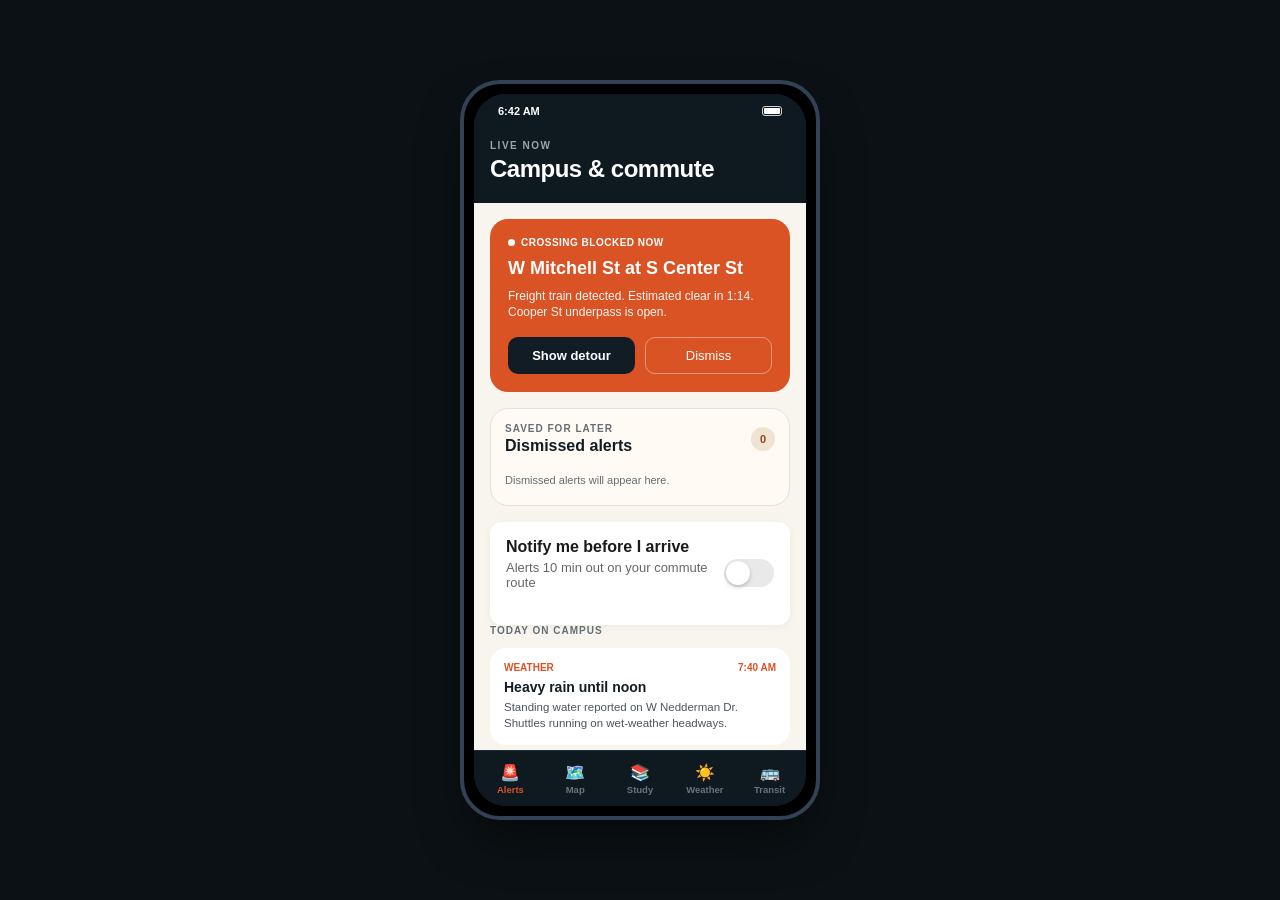
==== demo/index.html @ 304f0c7e "demo uploaded for deploy" ====
<!DOCTYPE html>
<html lang="es">
<head>
    <meta charset="UTF-8">
    <meta name="viewport" content="width=device-width, initial-scale=1.0">
    <title>Campus App - Producción</title>
    <!-- Vinculación del archivo CSS externo -->
    <link rel="stylesheet" href="style.css">
</head>
<body>

    <div class="phone-container">
        <div class="phone-screen">
            
            <!-- Barra de estado superior -->
            <div class="status-bar">
                <span>6:42 AM</span>
                <div class="battery-icon"><div class="battery-level"></div></div>
            </div>

            <!-- Contenedor dinámico de vistas -->
            <div class="main-content">
                
                <!-- VISTA 1: ALERTS -->
                <div id="view-alerts" class="app-view active">
                    <div class="view-header">
                        <div class="view-tagline">Live Now</div>
                        <div class="view-title">Campus & commute</div>
                    </div>
                    <div class="view-body">
                        <div class="orange-card" id="live-alert-card" data-alert-id="mitchell-center-crossing">
                            <div class="card-badge"><span class="pulse-dot"></span> Crossing Blocked Now</div>
                            <h3>W Mitchell St at S Center St</h3>
                            <p>Freight train detected. Estimated clear in 1:14. Cooper St underpass is open.</p>
                            <div class="card-actions">
                                <button class="btn-dark" id="btn-detour">Show detour</button>
                                <button class="btn-outline btn-dismiss-alert" type="button">Dismiss</button>
                            </div>
                        </div>

                        <section class="dismissed-alerts" aria-labelledby="dismissed-alerts-title">
                            <div class="dismissed-alerts-header">
                                <div>
                                    <div class="section-divider">Saved for later</div>
                                    <h3 id="dismissed-alerts-title">Dismissed alerts</h3>
                                </div>
                                <span class="saved-count" id="saved-alert-count">0</span>
                            </div>
                            <div id="dismissed-alert-list" class="dismissed-alert-list">
                                <p class="empty-alerts">Dismissed alerts will appear here.</p>
                            </div>
                        </section>

                        <div class="toggle-row">
                        <div class="toggle-copy">
                            <div class="toggle-title">Notify me before I arrive</div>
                            <div class="toggle-subtitle" id="notifySubtitle">Alerts 10 min out on your commute route</div>
                            <div class="toggle-status" id="notifyStatus" aria-live="polite">Notifications are off</div>
                        </div>
                        <button class="toggle-switch" id="notifySwitch" type="button" role="switch" aria-checked="false" aria-label="Notify me before I arrive">
                            <div class="toggle-handle"></div>
                        </button>
                        </div>

                        <div class="section-divider">Today on Campus</div>

                        <div class="weather-card">
                            <div class="weather-meta"><span>Weather</span><span>7:40 AM</span></div>
                            <h4>Heavy rain until noon</h4>
                            <p>Standing water reported on W Nedderman Dr. Shuttles running on wet-weather headways.</p>
                        </div>

                        <div class="weather-card">
                            <div class="weather-meta"><span>Campus update</span><span>8:05 AM</span></div>
                            <h4>Engineering building entrance changed</h4>
                            <p>Use the north entrance while the main walkway is being cleaned. The building remains open.</p>
                        </div>
                    </div>
                </div>

                <!-- VISTA 2: MAP -->
                <div id="view-map" class="app-view">
                    <div class="view-header">
                        <div class="view-tagline">Live Conditions</div>
                        <div class="view-title">Campus map</div>
                    </div>
                    <div class="filter-bar" aria-label="Map layers">
                        <button class="filter-chip" type="button" data-layer="trains" aria-pressed="false">Trains</button>
                        <button class="filter-chip" type="button" data-layer="parking" aria-pressed="false">Parking</button>
                        <button class="filter-chip" type="button" data-layer="shuttles" aria-pressed="false">Shuttles</button>
                        <button class="filter-chip active" type="button" data-layer="closures" aria-pressed="true">Closures</button>
                    </div>
                    <div class="map-canvas">
                        <div class="map-stage" id="map-stage">
                            <div class="map-road-h"></div>
                            <div class="map-road-v"></div>
                            <div class="map-building-1"></div>
                            <div class="map-building-2"></div>
                            <div class="map-building-3"></div>
                            <div class="map-building-4"></div>
                            <button class="marker orange" type="button" data-layer="closures" data-title="W Mitchell St crossing" data-detail="Freight train crossing detected. Expected to clear in 1:14." style="top: 30%; left: 16%;" aria-label="W Mitchell Street crossing closure"></button>
                            <button class="marker orange" type="button" data-layer="closures" data-title="Cooper St underpass" data-detail="Open route. Use this underpass while the main crossing is blocked." style="top: 40%; left: 33%;" aria-label="Cooper Street underpass"></button>
                            <button class="marker orange" type="button" data-layer="closures" data-title="Library Walkway" data-detail="Temporarily closed for cleaning. Use the east entrance until 9:30 AM." style="top: 20%; left: 68%;" aria-label="Library Walkway closure"></button>
                            <button class="marker dark" type="button" data-layer="parking" data-title="Maverick Garage" data-detail="6 spaces open. Central campus is a 3 minute walk away." style="top: 34%; left: 52%;" aria-label="Maverick Garage parking"></button>
                            <button class="marker dark" type="button" data-layer="parking" data-title="Lot 49" data-detail="178 spaces open. Best current option, with an 11 minute walk to campus core." style="top: 70%; left: 76%;" aria-label="Lot 49 parking"></button>
                            <button class="marker dark" type="button" data-layer="shuttles" data-title="Campus Loop stop" data-detail="Route B arriving in 14 minutes. Wet-weather headways are active." style="top: 55%; left: 74%;" aria-label="Campus Loop shuttle stop"></button>
                            <button class="marker dark" type="button" data-layer="shuttles" data-title="Central Library stop" data-detail="Route A arriving in 6 minutes. Boarding zone is beside the north entrance." style="top: 78%; left: 38%;" aria-label="Central Library shuttle stop"></button>
                            <button class="marker train" type="button" data-layer="trains" data-title="UTA rail crossing" data-detail="Next freight movement expected at 8:20 AM. Allow extra travel time." style="top: 65%; left: 22%;" aria-label="UTA rail crossing"></button>
                            <button class="marker train" type="button" data-layer="trains" data-title="West rail signal" data-detail="Rail traffic moving slowly. Crossing status is expected to normalize in 18 minutes." style="top: 12%; left: 43%;" aria-label="West rail signal"></button>
                        </div>
                        <div class="map-zoom-controls" aria-label="Map zoom controls">
                            <button type="button" id="map-zoom-in" aria-label="Zoom in">+</button>
                            <button type="button" id="map-zoom-out" aria-label="Zoom out">−</button>
                            <button type="button" id="map-zoom-reset" aria-label="Reset map view">Reset</button>
                        </div>
                    </div>
                    <div class="map-footer-text" id="map-footer-text">
                        Tap a marker for live detail. 2 markers shown with your current layers.
                    </div>
                    <div class="map-detail-card" id="map-detail-card" aria-live="polite">
                        <div class="map-detail-label">Selected location</div>
                        <h3>Select a marker</h3>
                        <p>Choose a colored dot to see live campus information.</p>
                    </div>
                    <div class="map-legend">
                        <div><span class="legend-dot orange"></span> Active closure</div>
                        <div><span class="legend-dot dark"></span> Parking or shuttle</div>
                    </div>
                </div>

                <!-- VISTA 3: STUDY SPOTS -->
                <div id="view-study" class="app-view">
                    <div class="view-header">
                        <div class="view-tagline">Open Seats</div>
                        <div class="view-title">Study spots</div>
                    </div>
                    <div class="filter-bar study-filter-bar" aria-label="Study spot filters">
                        <button class="filter-chip active" type="button" data-study-filter="all" aria-pressed="true">All</button>
                        <button class="filter-chip" type="button" data-study-filter="quiet" aria-pressed="false">Quiet</button>
                        <button class="filter-chip" type="button" data-study-filter="group" aria-pressed="false">Group</button>
                        <button class="filter-chip" type="button" data-study-filter="open" aria-pressed="false">Open now</button>
                    </div>
                    <div class="view-body study-list" id="study-list">
                        <div class="study-card" data-study-id="central-library" data-study-types="quiet" data-study-open="true">
                            <div class="card-header-row">
                                <div class="card-title-main">Central Library, 6th floor</div>
                                <div class="card-time-badge">Open until 2 AM</div>
                            </div>
                            <div class="card-subtitle-specs">Quiet · Silent zone, 40 desks, outlets at every seat</div>
                            <div class="progress-container">
                                <div class="progress-bar-bg"><div class="progress-bar-fill green" data-capacity="34" style="width: 34%;"></div></div>
                                <div class="progress-label green">34% full</div>
                            </div>
                            <button class="btn-action-wide btn-hold-seat" type="button" aria-pressed="false">Hold a seat</button>
                        </div>
                        <div class="study-card" data-study-id="seir-rooms" data-study-types="group" data-study-open="true">
                            <div class="card-header-row">
                                <div class="card-title-main">SEIR collaboration rooms</div>
                                <div class="card-time-badge">Open until 10 PM</div>
                            </div>
                            <div class="card-subtitle-specs">Group · Bookable 90 min, whiteboard, seats 6</div>
                            <div class="progress-container">
                                <div class="progress-bar-bg"><div class="progress-bar-fill brown" data-capacity="78" style="width: 78%;"></div></div>
                                <div class="progress-label brown">78% full</div>
                            </div>
                            <button class="btn-action-wide btn-hold-seat" type="button" aria-pressed="false">Hold a seat</button>
                        </div>
                        <div class="study-card" data-study-id="science-engineering-library" data-study-types="quiet" data-study-open="true">
                            <div class="card-header-row">
                                <div class="card-title-main">Science and Engineering Library</div>
                                <div class="card-time-badge">Open until midnight</div>
                            </div>
                            <div class="card-subtitle-specs">Quiet · 24 desks, charging stations, window seats</div>
                            <div class="progress-container">
                                <div class="progress-bar-bg"><div class="progress-bar-fill green" data-capacity="51" style="width: 51%;"></div></div>
                                <div class="progress-label green">51% full</div>
                            </div>
                            <button class="btn-action-wide btn-hold-seat" type="button" aria-pressed="false">Hold a seat</button>
                        </div>
                        <div class="study-card" data-study-id="nedderman-hall" data-study-types="group" data-study-open="true">
                            <div class="card-header-row">
                                <div class="card-title-main">Nedderman Hall</div>
                                <div class="card-time-badge">Open until 11 PM</div>
                            </div>
                            <div class="card-subtitle-specs">Group · 32 tables, whiteboards, outlets near every wall</div>
                            <div class="progress-container">
                                <div class="progress-bar-bg"><div class="progress-bar-fill green" data-capacity="43" style="width: 43%;"></div></div>
                                <div class="progress-label green">43% full</div>
                            </div>
                            <button class="btn-action-wide btn-hold-seat" type="button" aria-pressed="false">Hold a seat</button>
                        </div>
                        <div class="study-card" data-study-id="life-science" data-study-types="quiet" data-study-open="true">
                            <div class="card-header-row">
                                <div class="card-title-main">Life Science</div>
                                <div class="card-time-badge">Open until 9 PM</div>
                            </div>
                            <div class="card-subtitle-specs">Quiet · 18 desks, natural light, charging lockers</div>
                            <div class="progress-container">
                                <div class="progress-bar-bg"><div class="progress-bar-fill green" data-capacity="62" style="width: 62%;"></div></div>
                                <div class="progress-label green">62% full</div>
                            </div>
                            <button class="btn-action-wide btn-hold-seat" type="button" aria-pressed="false">Hold a seat</button>
                        </div>
                        <div class="study-card" data-study-id="nedderman-basement-library" data-study-types="quiet" data-study-open="true">
                            <div class="card-header-row">
                                <div class="card-title-main">Basement Library of Nedderman Hall</div>
                                <div class="card-time-badge">Open 24 hours</div>
                            </div>
                            <div class="card-subtitle-specs">Quiet · 56 desks, low-noise zone, outlets at every seat</div>
                            <div class="progress-container">
                                <div class="progress-bar-bg"><div class="progress-bar-fill brown" data-capacity="29" style="width: 29%;"></div></div>
                                <div class="progress-label brown">29% full</div>
                            </div>
                            <button class="btn-action-wide btn-hold-seat" type="button" aria-pressed="false">Hold a seat</button>
                        </div>
                        <p class="study-empty-state" id="study-empty-state" hidden>No study spots match these filters yet.</p>
                    </div>
                </div>

                <!-- VISTA 4: WEATHER -->
                <div id="view-weather" class="app-view">
                    <div class="view-header">
                        <div class="view-tagline">Live conditions</div>
                        <div class="view-title">Local weather</div>
                    </div>
                    <div class="view-body weather-view">
                        <div class="weather-location-card">
                            <div class="weather-location-label">Your current location</div>
                            <div class="weather-location" id="weather-location">Requesting location…</div>
                            <div class="weather-updated" id="weather-updated">Weather data will appear here.</div>
                        </div>
                        <div class="current-weather-card" id="current-weather-card">
                            <div class="weather-loading" id="weather-loading">Getting your location and live conditions…</div>
                            <div class="current-weather-content" id="current-weather-content" hidden>
                                <div class="current-weather-icon" id="current-weather-icon">☀️</div>
                                <div>
                                    <div class="current-temperature"><span id="current-temperature">--</span>°</div>
                                    <div class="current-condition" id="current-condition">Loading conditions</div>
                                </div>
                            </div>
                            <div class="weather-error" id="weather-error" hidden></div>
                        </div>
                        <div class="weather-metrics" id="weather-metrics" hidden>
                            <div><span>Feels like</span><strong id="feels-like">--</strong></div>
                            <div><span>Humidity</span><strong id="humidity">--</strong></div>
                            <div><span>Wind</span><strong id="wind-speed">--</strong></div>
                            <div><span>Rain</span><strong id="rain-amount">--</strong></div>
                        </div>
                        <div class="weather-forecast-card">
                            <div class="weather-section-title">Today’s outlook</div>
                            <div class="forecast-row">
                                <div><span>High</span><strong id="forecast-high">--</strong></div>
                                <div><span>Low</span><strong id="forecast-low">--</strong></div>
                                <div><span>Rain chance</span><strong id="forecast-rain">--</strong></div>
                            </div>
                        </div>
                        <button class="weather-refresh" id="weather-refresh" type="button">Refresh weather</button>
                        <div class="weather-source">Weather data by <a href="https://open-meteo.com/" target="_blank" rel="noreferrer">Open-Meteo</a>.</div>
                    </div>
                </div>

                <!-- VISTA 5: TRANSIT -->
                <div id="view-transit" class="app-view">
                    <div class="view-header">
                        <div class="view-tagline">Next Arrivals</div>
                        <div class="view-title">Campus shuttles</div>
                    </div>
                    <div class="filter-bar transit-filter-bar" aria-label="Transit routes">
                        <button class="filter-chip active" type="button" data-transit-filter="all" aria-pressed="true">All routes</button>
                        <button class="filter-chip" type="button" data-transit-filter="campus" aria-pressed="false">Campus</button>
                        <button class="filter-chip" type="button" data-transit-filter="parking" aria-pressed="false">Parking</button>
                        <button class="filter-chip" type="button" data-transit-filter="evening" aria-pressed="false">Evening</button>
                    </div>
                    <div class="transit-toolbar">
                        <span id="transit-updated">Live arrivals</span>
                        <button id="transit-refresh" type="button">Refresh</button>
                    </div>
                    <div class="view-body transit-list" id="transit-list">
                        <button class="transit-card" type="button" data-transit-type="parking" data-route-id="a" data-minutes="6">
                            <div class="transit-left">
                                <div class="transit-badge orange">A</div>
                                <div><div class="transit-name">Commuter Express</div><div class="transit-route">Lot 49 ➔ Central Library</div></div>
                            </div>
                            <div class="transit-right"><div class="transit-time">6</div><div class="transit-min">Min</div><span class="transit-chevron">⌄</span></div>
                            <div class="transit-details">Next stop: Central Library · 4 stops · Accessible shuttle</div>
                        </button>
                        <button class="transit-card" type="button" data-transit-type="campus" data-route-id="b" data-minutes="14">
                            <div class="transit-left">
                                <div class="transit-badge dark">B</div>
                                <div><div class="transit-name">Campus Loop</div><div class="transit-route">Full loop, every 12 min</div></div>
                            </div>
                            <div class="transit-right"><div class="transit-time">14</div><div class="transit-min">Min</div><span class="transit-chevron">⌄</span></div>
                            <div class="transit-details">Next stop: Engineering · 8 stops · Wet-weather headways active</div>
                        </button>
                        <button class="transit-card" type="button" data-transit-type="parking" data-route-id="c" data-minutes="9">
                            <div class="transit-left">
                                <div class="transit-badge dark">C</div>
                                <div><div class="transit-name">Park & Ride</div><div class="transit-route">Pecan St Garage ➔ campus core</div></div>
                            </div>
                            <div class="transit-right"><div class="transit-time">9</div><div class="transit-min">Min</div><span class="transit-chevron">⌄</span></div>
                            <div class="transit-details">Next stop: Student Commons · 5 stops · 18 seats available</div>
                        </button>
                        <button class="transit-card" type="button" data-transit-type="campus" data-route-id="d" data-minutes="17">
                            <div class="transit-left">
                                <div class="transit-badge orange">D</div>
                                <div><div class="transit-name">West Campus Connector</div><div class="transit-route">West Street Lot ➔ Engineering</div></div>
                            </div>
                            <div class="transit-right"><div class="transit-time">17</div><div class="transit-min">Min</div><span class="transit-chevron">⌄</span></div>
                            <div class="transit-details">Next stop: Life Science · 6 stops · Bike rack onboard</div>
                        </button>
                        <button class="transit-card" type="button" data-transit-type="evening" data-route-id="e" data-minutes="22">
                            <div class="transit-left">
                                <div class="transit-badge dark">E</div>
                                <div><div class="transit-name">Evening Safety Route</div><div class="transit-route">Library ➔ residence halls</div></div>
                            </div>
                            <div class="transit-right"><div class="transit-time">22</div><div class="transit-min">Min</div><span class="transit-chevron">⌄</span></div>
                            <div class="transit-details">Next stop: Arlington Hall · 7 stops · Safety escort available</div>
                        </button>
                        <p class="transit-empty" id="transit-empty" hidden>No routes match this filter.</p>
                    </div>
                </div>

            </div> <!-- Fin main-content -->

            <nav class="tab-bar" aria-label="Campus sections">
                <button class="tab-item active" data-view="alerts" aria-label="Alerts" aria-current="page">
                    <span class="tab-icon">🚨</span><span class="tab-label">Alerts</span>
                </button>
                <button class="tab-item" data-view="map" aria-label="Map">
                    <span class="tab-icon">🗺️</span><span class="tab-label">Map</span>
                </button>
                <button class="tab-item" data-view="study" aria-label="Study">
                    <span class="tab-icon">📚</span><span class="tab-label">Study</span>
                </button>
                <button class="tab-item" data-view="weather" aria-label="Weather">
                    <span class="tab-icon">☀️</span><span class="tab-label">Weather</span>
                </button>
                <button class="tab-item" data-view="transit" aria-label="Transit">
                    <span class="tab-icon">🚌</span><span class="tab-label">Transit</span>
                </button>
            </nav>

        </div>
    </div>

    <!-- Vinculación del archivo JavaScript externo -->
    <script src="script.js"></script>
</body>
</html>
---- demo/style.css ----
:root {
    --bg-dark-header: #0f1920;
    --bg-dark-body: #111c24;
    --bg-light-canvas: #f7f5ee;
    --color-orange-alert: #d95325;
    --color-text-dark: #111c24;
    --color-text-muted: #656e75;
    --color-border: #e2e0d9;
    --color-green-success: #21593c;
}

* {
    box-sizing: border-box;
    margin: 0;
    padding: 0;
    font-family: -apple-system, BlinkMacSystemFont, "Segoe UI", Roboto, Helvetica, Arial, sans-serif;
    -webkit-tap-highlight-color: transparent;
}

body {
    background-color: #0b1115;
    display: flex;
    justify-content: center;
    align-items: center;
    min-height: 100vh;
    color: #ffffff;
}

.phone-container {
    width: 360px;
    height: 740px;
    background-color: #000000;
    border-radius: 40px;
    padding: 10px;
    box-shadow: 0 25px 50px -12px rgba(0, 0, 0, 0.5);
    border: 4px solid #334155;
    position: relative;
    overflow: hidden;
}

.phone-screen {
    width: 100%;
    height: 100%;
    background-color: var(--bg-dark-body);
    border-radius: 32px;
    overflow: hidden;
    display: flex;
    flex-direction: column;
    position: relative;
    overflow: hidden;
}

.status-bar {
    height: 34px;
    background-color: var(--bg-dark-header);
    display: flex;
    justify-content: space-between;
    align-items: center;
    padding: 0 24px;
    font-size: 11px;
    font-weight: 600;
    z-index: 10;
}

.battery-icon {
    width: 20px;
    height: 10px;
    border: 1px solid rgba(255, 255, 255, 0.8);
    border-radius: 3px;
    padding: 1px;
}
.battery-level {
    width: 100%;
    height: 100%;
    background-color: #ffffff;
    border-radius: 1px;
}

.main-content {
    flex: 1;
    height: 0;
    min-height: 0;
    overflow-y: auto;
    overflow-x: hidden;
    overscroll-behavior-y: contain;
    touch-action: pan-y;
    background-color: var(--bg-light-canvas);
    position: relative;
}

.main-content::-webkit-scrollbar { display: none; }
.main-content { -ms-overflow-style: none; scrollbar-width: none; }

.view-header {
    background-color: var(--bg-dark-header);
    padding: 12px 16px 20px 16px;
}
.view-tagline {
    font-size: 10px;
    text-transform: uppercase;
    letter-spacing: 1.5px;
    color: #9ca3af;
    font-weight: 700;
    margin-bottom: 4px;
}
.view-title {
    font-size: 24px;
    font-weight: 800;
    color: #ffffff;
    letter-spacing: -0.5px;
}

.view-body {
    padding: 16px;
    color: var(--color-text-dark);
}

.app-view { display: none; }
.app-view.active { display: block; }

.orange-card {
    background-color: var(--color-orange-alert);
    color: #ffffff;
    padding: 18px;
    border-radius: 18px;
    margin-bottom: 16px;
    transition: opacity 0.25s ease, transform 0.25s ease, max-height 0.3s ease, margin 0.3s ease, padding 0.3s ease;
    max-height: 300px;
    overflow: hidden;
}
.orange-card.is-dismissing {
    opacity: 0;
    transform: translateY(-10px) scale(0.98);
    max-height: 0;
    margin-bottom: 0;
    padding-top: 0;
    padding-bottom: 0;
    pointer-events: none;
}
.card-badge {
    font-size: 10px;
    font-weight: 800;
    text-transform: uppercase;
    letter-spacing: 0.5px;
    display: flex;
    align-items: center;
    gap: 6px;
    margin-bottom: 10px;
}
.pulse-dot {
    width: 7px;
    height: 7px;
    background-color: #ffffff;
    border-radius: 50%;
}
.orange-card h3 { font-size: 18px; font-weight: 700; margin-bottom: 8px; line-height: 1.2; }
.orange-card p { font-size: 12px; opacity: 0.95; line-height: 1.4; margin-bottom: 16px; }
.card-actions { display: grid; grid-template-columns: 1fr 1fr; gap: 10px; }
.btn-dark {
    background-color: var(--bg-dark-body);
    color: #ffffff;
    border: none;
    padding: 10px;
    border-radius: 10px;
    font-size: 13px;
    font-weight: 700;
    cursor: pointer;
}
.btn-outline {
    background-color: transparent;
    color: #ffffff;
    border: 1px solid rgba(255, 255, 255, 0.4);
    padding: 10px;
    border-radius: 10px;
    font-size: 13px;
    font-weight: 500;
    cursor: pointer;
}
.btn-dismiss-alert:focus-visible,
.btn-dismiss-alert:hover {
    background-color: rgba(255, 255, 255, 0.15);
}
.dismissed-alerts {
    background: #fffaf3;
    border: 1px solid #eadfd2;
    border-radius: 18px;
    padding: 14px;
    margin-bottom: 16px;
}
.dismissed-alerts-header {
    display: flex;
    align-items: center;
    justify-content: space-between;
    margin-bottom: 10px;
}
.dismissed-alerts-header .section-divider {
    margin-bottom: 3px;
}
.dismissed-alerts-header h3 {
    color: var(--color-text-dark);
    font-size: 16px;
}
.saved-count {
    min-width: 24px;
    height: 24px;
    padding: 0 7px;
    border-radius: 12px;
    display: inline-flex;
    align-items: center;
    justify-content: center;
    background: #f0e3d2;
    color: #8a4a23;
    font-size: 11px;
    font-weight: 800;
}
.empty-alerts {
    color: var(--color-text-muted);
    font-size: 11px;
    line-height: 1.4;
    padding: 8px 0 2px;
}
.saved-alert {
    display: flex;
    align-items: flex-start;
    justify-content: space-between;
    gap: 10px;
    padding: 10px 0;
    border-top: 1px solid #eadfd2;
    animation: saved-alert-in 0.3s ease both;
}
.saved-alert:first-child { border-top: 0; }
.saved-alert-content { min-width: 0; }
.saved-alert-title {
    color: var(--color-text-dark);
    font-size: 12px;
    font-weight: 750;
    line-height: 1.3;
}
.saved-alert-meta {
    color: var(--color-text-muted);
    font-size: 10px;
    margin-top: 3px;
}
.restore-alert {
    flex: 0 0 auto;
    border: 0;
    border-radius: 8px;
    padding: 7px 9px;
    background: #f0e3d2;
    color: #8a4a23;
    font-size: 10px;
    font-weight: 750;
    cursor: pointer;
}
.restore-alert:hover,
.restore-alert:focus-visible {
    background: #e7d2b8;
}
@keyframes saved-alert-in {
    from { opacity: 0; transform: translateY(-5px); }
    to { opacity: 1; transform: translateY(0); }
}

.toggle-row {
            display: flex;
            justify-content: space-between;
            align-items: center;
            font-family: -apple-system, BlinkMacSystemFont, "Segoe UI", Roboto, sans-serif;
            max-width: 400px;
            padding: 16px;
            background: #ffffff;
            border-radius: 12px;
            box-shadow: 0 2px 8px rgba(0,0,0,0.05);
        }
        .toggle-copy { min-width: 0; }

        .toggle-title {
            font-size: 16px;
            font-weight: 600;
            color: #1a1a1a;
            margin-bottom: 4px;
        }

        .toggle-subtitle {
            font-size: 13px;
            color: #666666;
        }
        .toggle-status {
            color: #1e5631;
            font-size: 11px;
            font-weight: 700;
            margin-top: 7px;
            opacity: 0;
            transform: translateY(-3px);
            transition: opacity 0.2s ease, transform 0.2s ease;
        }
        .toggle-status.visible {
            opacity: 1;
            transform: translateY(0);
        }

        /* 🎨 CONTENEDOR DEL SWITCH (Estado APAGADO por defecto) */
        .toggle-switch {
            appearance: none;
            border: 0;
            padding: 0;
            width: 50px;
            height: 28px;
            background-color: #e9e9ea; /* Gris cuando está apagado */
            border-radius: 50px;
            position: relative;
            cursor: pointer;
            transition: background-color 0.25s cubic-bezier(0.4, 0, 0.2, 1);
            flex: 0 0 auto;
        }
        .toggle-switch:focus-visible {
            outline: 3px solid rgba(217, 83, 37, 0.35);
            outline-offset: 3px;
        }

        /* ⚪ LA PERILLA DESLIZABLE */
        .toggle-handle {
            width: 24px;
            height: 24px;
            background-color: #ffffff;
            border-radius: 50%;
            position: absolute;
            top: 2px;
            left: 2px; /* Inicia a la izquierda */
            box-shadow: 0 2px 4px rgba(0,0,0,0.2);
            transition: transform 0.25s cubic-bezier(0.4, 0, 0.2, 1);
        }

        /* 🚀 ESTADOS CUANDO SE ENCIENDE (Clase .active añadida por JS) */
        .toggle-switch.active {
            background-color: #1e5631; /* Verde oscuro estilo Bootstrap/iOS */
        }

        /* Mueve la perilla suavemente hacia la derecha */
        .toggle-switch.active .toggle-handle {
            transform: translateX(22px); 
        }

        /* 🔒 ESTADO DESACTIVADO / BLOQUEADO (Opcional, de la pregunta anterior) */
        .toggle-switch.disabled {
            pointer-events: none;
            opacity: 0.4;
        }

.section-divider {
    font-size: 10px;
    font-weight: 700;
    text-transform: uppercase;
    color: var(--color-text-muted);
    letter-spacing: 1px;
    margin-bottom: 12px;
}

.weather-card {
    background-color: #ffffff;
    padding: 14px;
    border-radius: 16px;
}
.weather-card + .weather-card { margin-top: 12px; }
.weather-meta {
    display: flex;
    justify-content: space-between;
    font-size: 10px;
    font-weight: 700;
    color: var(--color-orange-alert);
    text-transform: uppercase;
    margin-bottom: 6px;
}
.weather-card h4 { font-size: 14px; font-weight: 700; margin-bottom: 4px; }
.weather-card p { font-size: 11.5px; color: #4b5563; line-height: 1.4; }

.filter-bar {
    display: flex;
    gap: 8px;
    overflow-x: auto;
    padding: 12px 16px;
    background-color: var(--bg-light-canvas);
}
.filter-chip {
    appearance: none;
    padding: 6px 14px;
    border-radius: 20px;
    font-size: 11px;
    font-weight: 600;
    background-color: var(--bg-dark-body);
    color: #ffffff;
    border: 1px solid #2d3748;
    white-space: nowrap;
    cursor: pointer;
    transition: background-color 0.2s ease, color 0.2s ease, transform 0.2s ease;
}
.filter-chip:hover { transform: translateY(-1px); }
.study-filter-bar .filter-chip:focus-visible {
    outline: 3px solid rgba(217, 83, 37, 0.3);
    outline-offset: 2px;
}
.filter-chip.active {
    background-color: #000000;
    color: #ffffff;
    border-color: #000000;
}
.filter-chip:not(.active) { background-color: #ffffff; color: var(--color-text-dark); border-color: var(--color-border); }
.map-canvas {
    height: 280px;
    background-color: #e0ded6;
    margin: 0 16px;
    border-radius: 16px;
    position: relative;
    border: 1px solid #d1d5db;
    overflow: hidden;
    cursor: grab;
}
.map-canvas.is-dragging { cursor: grabbing; }
.map-stage {
    position: absolute;
    inset: -12%;
    width: 124%;
    height: 124%;
    transform-origin: center;
    transition: transform 0.2s ease-out;
}
.map-canvas.is-dragging .map-stage { transition: none; }
.map-canvas::after {
    content: "";
    position: absolute;
    inset: 0;
    border-radius: 16px;
    background: linear-gradient(135deg, rgba(255,255,255,0.25), transparent 45%);
    pointer-events: none;
}
.map-road-h { position: absolute; top: 35%; left: 0; width: 100%; height: 26px; background-color: #edf0e9; }
.map-road-v { position: absolute; top: 0; left: 32%; width: 26px; height: 100%; background-color: #edf0e9; }
.map-building-1 { position: absolute; top: 15px; left: 15px; width: 70px; height: 55px; background-color: #cbcaa7; border-radius: 6px; }
.map-building-2 { position: absolute; bottom: 35px; right: 25px; width: 100px; height: 65px; background-color: #cbcaa7; border-radius: 6px; }
.map-building-3 { position: absolute; top: 62%; left: 12%; width: 75px; height: 42px; background-color: #bcb995; border-radius: 6px; }
.map-building-4 { position: absolute; top: 12%; right: 12%; width: 55px; height: 78px; background-color: #bcb995; border-radius: 6px; }
.marker {
    position: absolute;
    z-index: 2;
    width: 18px;
    height: 18px;
    padding: 0;
    border-radius: 50%;
    border: 2px solid #ffffff;
    cursor: pointer;
    box-shadow: 0 2px 5px rgba(17, 28, 36, 0.3);
    transition: transform 0.2s ease, opacity 0.2s ease;
}
.marker:hover, .marker:focus-visible, .marker.selected { transform: scale(1.35); outline: none; }
.marker[hidden] { display: none; }
.marker.orange { background-color: var(--color-orange-alert); }
.marker.dark { background-color: var(--bg-dark-body); }
.marker.train { background-color: #2563eb; }
.map-footer-text { padding: 16px; font-size: 12px; color: var(--color-text-muted); line-height: 1.4; }
.map-detail-card {
    margin: 0 16px 16px;
    padding: 14px;
    border-radius: 15px;
    background: #ffffff;
    border: 1px solid var(--color-border);
    box-shadow: 0 5px 16px rgba(17, 28, 36, 0.08);
}
.map-detail-label {
    color: var(--color-orange-alert);
    font-size: 9px;
    font-weight: 800;
    letter-spacing: 1px;
    text-transform: uppercase;
}
.map-detail-card h3 { color: var(--color-text-dark); font-size: 15px; margin: 4px 0; }
.map-detail-card p { color: var(--color-text-muted); font-size: 11px; line-height: 1.4; }
.map-zoom-controls {
    position: absolute;
    z-index: 4;
    right: 10px;
    bottom: 10px;
    display: flex;
    flex-direction: column;
    gap: 5px;
}
.map-zoom-controls button {
    min-width: 30px;
    min-height: 30px;
    border: 1px solid rgba(17, 28, 36, 0.15);
    border-radius: 8px;
    background: rgba(255, 255, 255, 0.92);
    color: var(--color-text-dark);
    font-size: 18px;
    font-weight: 800;
    cursor: pointer;
    box-shadow: 0 2px 6px rgba(17, 28, 36, 0.12);
}
.map-zoom-controls button:last-child { font-size: 9px; padding: 0 6px; }
.map-zoom-controls button:hover,
.map-zoom-controls button:focus-visible { background: #000; color: #fff; outline: none; }
.map-legend {
    display: flex;
    flex-wrap: wrap;
    gap: 12px;
    padding: 0 16px 16px;
    color: var(--color-text-muted);
    font-size: 11px;
}
.map-legend div {
    display: flex;
    align-items: center;
    gap: 5px;
}
.legend-dot {
    width: 9px;
    height: 9px;
    border-radius: 50%;
}
.legend-dot.orange { background-color: var(--color-orange-alert); }
.legend-dot.dark { background-color: var(--bg-dark-body); }

.study-card {
    background-color: #ffffff;
    border-radius: 18px;
    padding: 16px;
    margin-bottom: 14px;
    opacity: 1;
    transform: translateY(0);
    transition: opacity 0.2s ease, transform 0.2s ease;
}
.study-card.filter-hidden { display: none; }
.study-empty-state {
    padding: 24px 10px;
    color: var(--color-text-muted);
    font-size: 12px;
    line-height: 1.4;
    text-align: center;
}
.card-header-row { display: flex; justify-content: space-between; align-items: flex-start; margin-bottom: 4px; }
.card-title-main { font-size: 14.5px; font-weight: 700; color: var(--color-text-dark); }
.card-time-badge { font-size: 9px; font-weight: 700; color: var(--color-text-muted); text-transform: uppercase; }
.card-subtitle-specs { font-size: 11.5px; color: var(--color-text-muted); margin-bottom: 12px; }

.progress-container { display: flex; flex-direction: column; gap: 4px; margin-bottom: 14px; }
.progress-bar-bg { width: 100%; height: 6px; background-color: #e5e7eb; border-radius: 3px; overflow: hidden; }
.progress-bar-fill { height: 100%; border-radius: 3px; transition: width 0.45s ease; }
.progress-bar-fill.green { background-color: #16a34a; }
.progress-bar-fill.brown { background-color: #b45309; }
.progress-label { text-align: right; font-size: 11px; font-weight: 700; }
.progress-label.green { color: #15803d; }
.progress-label.brown { color: #92400e; }

.btn-action-wide {
    width: 100%;
    background-color: var(--bg-dark-body);
    color: #ffffff;
    border: none;
    padding: 11px;
    border-radius: 12px;
    font-size: 12px;
    font-weight: 700;
    cursor: pointer;
    transition: background-color 0.2s ease;
}
.btn-action-wide.is-held {
    background-color: #16a34a;
}
.btn-action-wide:disabled {
    cursor: default;
    opacity: 1;
}

.best-bet-card {
    background-color: var(--bg-dark-body);
    color: #ffffff;
    padding: 16px;
    border-radius: 18px;
    margin-bottom: 14px;
}
.best-bet-tag { font-size: 9px; font-weight: 800; color: #f59e0b; letter-spacing: 1px; text-transform: uppercase; margin-bottom: 4px; }
.best-bet-main { display: flex; justify-content: space-between; align-items: baseline; }
.best-bet-title { font-size: 19px; font-weight: 800; }
.best-bet-count { font-size: 19px; font-weight: 800; color: #4ade80; }
.best-bet-count span { font-size: 10px; color: #9ca3af; font-weight: 500; }
.best-bet-desc { font-size: 11px; color: #9ca3af; margin-top: 4px; line-height: 1.4; }

.parking-list-box {
    background-color: #ffffff;
    border-radius: 18px;
    overflow: hidden;
}
.parking-row {
    display: flex;
    justify-content: space-between;
    align-items: center;
    padding: 14px 16px;
    border-bottom: 1px solid var(--color-border);
}
.parking-row:last-child { border-bottom: none; }
.parking-name { font-size: 13.5px; font-weight: 700; }
.parking-location { font-size: 11px; color: var(--color-text-muted); margin-top: 1px; }
.parking-status { text-align: right; }
.parking-num { font-size: 15px; font-weight: 800; }
.parking-num.orange { color: var(--color-orange-alert); }
.parking-num.green-text { color: #16a34a; }
.parking-unit { font-size: 9px; font-weight: 700; color: var(--color-text-muted); text-transform: uppercase; }

.weather-view { display: flex; flex-direction: column; gap: 12px; }
.weather-location-card,
.weather-forecast-card {
    background: #ffffff;
    border-radius: 18px;
    padding: 16px;
}
.weather-location-label,
.weather-section-title {
    color: var(--color-orange-alert);
    font-size: 9px;
    font-weight: 800;
    letter-spacing: 1px;
    text-transform: uppercase;
}
.weather-location { color: var(--color-text-dark); font-size: 18px; font-weight: 800; margin-top: 5px; }
.weather-updated { color: var(--color-text-muted); font-size: 10px; margin-top: 4px; }
.current-weather-card {
    min-height: 142px;
    padding: 20px;
    border-radius: 20px;
    color: #ffffff;
    background: linear-gradient(135deg, #172b3b, #28546a);
}
.current-weather-content { display: flex; align-items: center; gap: 16px; }
.current-weather-icon { font-size: 48px; line-height: 1; }
.current-temperature { font-size: 42px; font-weight: 800; line-height: 1; }
.current-condition { color: #d6e6eb; font-size: 13px; margin-top: 7px; }
.weather-loading { color: #d6e6eb; font-size: 12px; padding-top: 38px; text-align: center; }
.weather-error { color: #ffe0d5; font-size: 12px; line-height: 1.45; }
.weather-metrics { display: grid; grid-template-columns: repeat(2, 1fr); gap: 10px; }
.weather-metrics > div {
    background: #ffffff;
    border-radius: 14px;
    padding: 12px;
}
.weather-metrics span,
.forecast-row span { display: block; color: var(--color-text-muted); font-size: 10px; }
.weather-metrics strong,
.forecast-row strong { display: block; color: var(--color-text-dark); font-size: 15px; margin-top: 4px; }
.forecast-row { display: grid; grid-template-columns: repeat(3, 1fr); gap: 8px; margin-top: 13px; }
.weather-refresh {
    width: 100%;
    border: 0;
    border-radius: 12px;
    padding: 11px;
    background: var(--bg-dark-body);
    color: #ffffff;
    font-size: 12px;
    font-weight: 750;
    cursor: pointer;
}
.weather-refresh:disabled { cursor: wait; opacity: 0.65; }
.weather-source { color: var(--color-text-muted); font-size: 9px; text-align: center; }
.weather-source a { color: var(--color-text-dark); font-weight: 700; }

.transit-card {
    background-color: #ffffff;
    border: 0;
    border-radius: 18px;
    padding: 16px;
    margin-bottom: 12px;
    display: flex;
    justify-content: space-between;
    align-items: center;
    width: 100%;
    position: relative;
    text-align: left;
    cursor: pointer;
    transition: transform 0.2s ease, box-shadow 0.2s ease;
}
.transit-card:hover, .transit-card:focus-visible { transform: translateY(-2px); box-shadow: 0 6px 14px rgba(17, 28, 36, 0.12); outline: none; }
.transit-card.filter-hidden { display: none; }
.transit-card.is-expanded { border: 1px solid var(--color-orange-alert); }
.transit-left { display: flex; align-items: center; gap: 12px; }
.transit-badge {
    width: 36px;
    height: 36px;
    border-radius: 10px;
    display: flex;
    justify-content: center;
    align-items: center;
    font-size: 16px;
    font-weight: 900;
    color: #ffffff;
}
.transit-badge.orange { background-color: var(--color-orange-alert); }
.transit-badge.dark { background-color: var(--bg-dark-body); }

.transit-name { font-size: 13.5px; font-weight: 700; }
.transit-route { font-size: 11px; color: var(--color-text-muted); margin-top: 1px; }
.transit-right { text-align: right; margin-left: auto; }
.transit-time { font-size: 18px; font-weight: 900; color: var(--color-text-dark); }
.transit-min { font-size: 9px; font-weight: 700; color: var(--color-text-muted); text-transform: uppercase; }
.transit-chevron { display: block; color: var(--color-text-muted); font-size: 14px; line-height: 1; transition: transform 0.2s ease; }
.transit-card.is-expanded .transit-chevron { transform: rotate(180deg); }
.transit-details {
    display: none;
    position: absolute;
    left: 16px;
    right: 16px;
    bottom: 7px;
    color: var(--color-text-muted);
    font-size: 10px;
}
.transit-card.is-expanded { padding-bottom: 40px; }
.transit-card.is-expanded .transit-details { display: block; }
.transit-toolbar {
    display: flex;
    justify-content: space-between;
    align-items: center;
    padding: 10px 16px 0;
    color: var(--color-text-muted);
    font-size: 10px;
}
.transit-toolbar button {
    border: 0;
    border-radius: 8px;
    padding: 6px 10px;
    background: var(--bg-dark-body);
    color: #ffffff;
    font-size: 10px;
    font-weight: 700;
    cursor: pointer;
}
.transit-toolbar button:disabled { opacity: 0.6; cursor: wait; }
.transit-empty { color: var(--color-text-muted); font-size: 12px; text-align: center; padding: 24px 0; }

.tab-bar {
    flex: 0 0 56px;
    height: 56px;
    background-color: var(--bg-dark-header);
    border-top: 1px solid #1f2937;
    display: grid;
    grid-template-columns: repeat(5, 1fr);
    padding: 2px 4px;
    z-index: 10;
}
.tab-item {
    background: none;
    border: none;
    display: flex;
    flex-direction: column;
    justify-content: center;
    align-items: center;
    color: #6b7280;
    cursor: pointer;
}
.tab-icon { font-size: 16px; margin-bottom: 2px; }
.tab-label { font-size: 9.5px; font-weight: 700; }
.tab-item.active { color: var(--color-orange-alert); }

@media (max-width: 420px), (max-height: 760px) {
    body {
        align-items: flex-start;
        padding: 8px 0;
    }

    .phone-container {
        width: min(360px, 100vw);
        height: min(740px, calc(100vh - 16px));
        border-radius: 28px;
    }

    .phone-screen {
        border-radius: 22px;
    }
}

.home-indicator-bar {
    height: 12px;
    background-color: var(--bg-dark-header);
    display: flex;
    justify-content: center;
    align-items: center;
    padding-bottom: 4px;
}
.home-indicator { width: 100px; height: 4px; background-color: rgba(255,255,255,0.3); border-radius: 2px; }
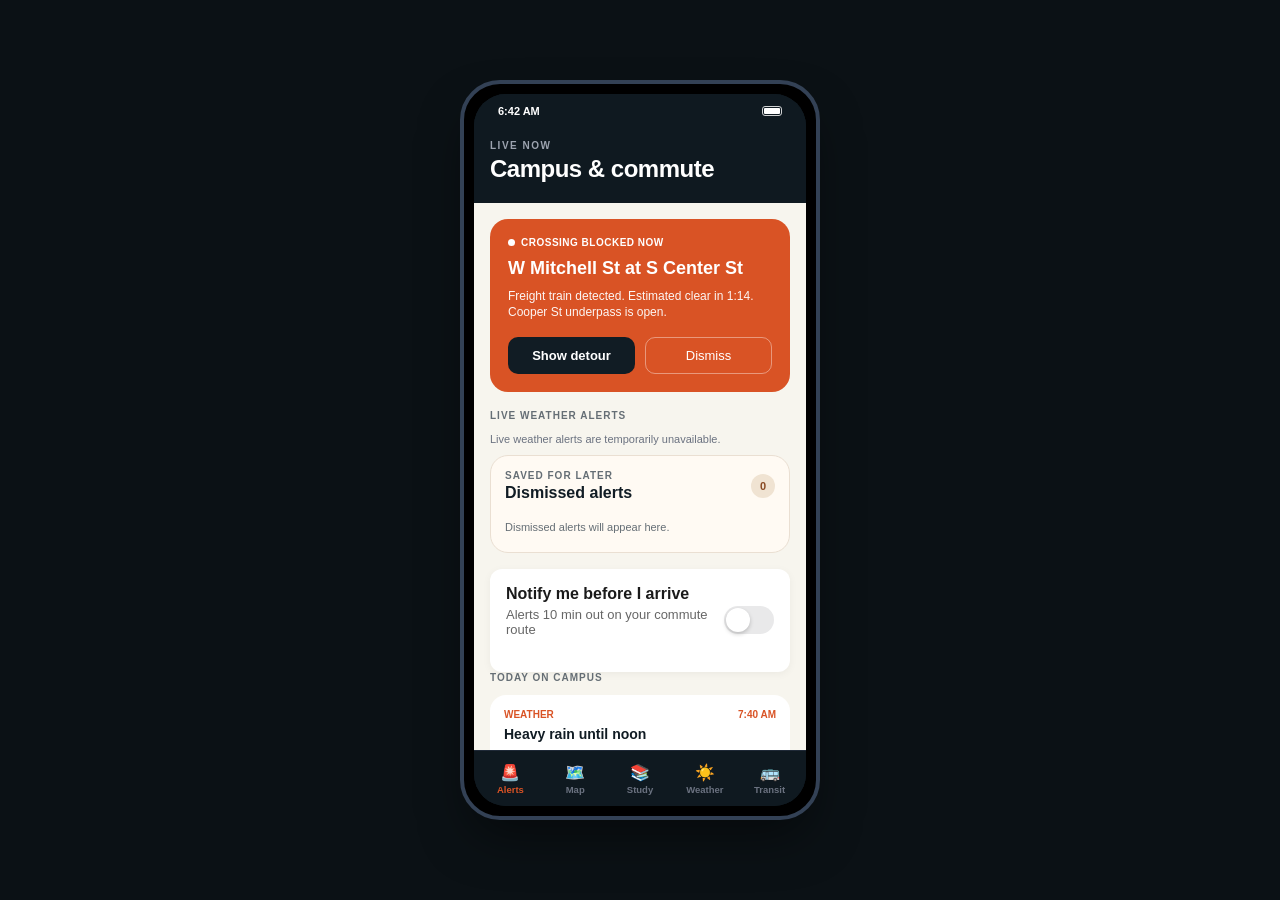
==== commit 9b216426: "Iteration 2: live weather alerts, study busyness estimate + crowd reports, weather bug fix, tests" ====
--- a/demo/index.html
+++ b/demo/index.html
@@ -1,10 +1,10 @@
 <!DOCTYPE html>
-<html lang="es">
+<html lang="en">
 <head>
     <meta charset="UTF-8">
     <meta name="viewport" content="width=device-width, initial-scale=1.0">
-    <title>Campus App - Producción</title>
-    <!-- Vinculación del archivo CSS externo -->
+    <title>MavPulse — UTA Campus & Commute</title>
+    <!-- External stylesheet -->
     <link rel="stylesheet" href="style.css">
 </head>
 <body>
@@ -37,6 +37,12 @@
                                 <button class="btn-outline btn-dismiss-alert" type="button">Dismiss</button>
                             </div>
                         </div>
+
+                        <section class="nws-alerts" aria-labelledby="nws-alerts-title">
+                            <div class="section-divider" id="nws-alerts-title">Live weather alerts</div>
+                            <div class="nws-alert-status" id="nws-alert-status" aria-live="polite">Checking for live weather alerts…</div>
+                            <div id="nws-alert-list" class="nws-alert-list"></div>
+                        </section>
 
                         <section class="dismissed-alerts" aria-labelledby="dismissed-alerts-title">
                             <div class="dismissed-alerts-header">
@@ -140,78 +146,103 @@
                         <button class="filter-chip" type="button" data-study-filter="group" aria-pressed="false">Group</button>
                         <button class="filter-chip" type="button" data-study-filter="open" aria-pressed="false">Open now</button>
                     </div>
+                    <div class="study-intro">Busyness is estimated from typical weekday patterns. If someone reports a spot, that live status is shown instead.</div>
                     <div class="view-body study-list" id="study-list">
-                        <div class="study-card" data-study-id="central-library" data-study-types="quiet" data-study-open="true">
+                        <div class="study-card" data-study-id="central-library" data-study-types="quiet" data-study-open="true" data-busyness="0.9">
                             <div class="card-header-row">
                                 <div class="card-title-main">Central Library, 6th floor</div>
                                 <div class="card-time-badge">Open until 2 AM</div>
                             </div>
                             <div class="card-subtitle-specs">Quiet · Silent zone, 40 desks, outlets at every seat</div>
                             <div class="progress-container">
-                                <div class="progress-bar-bg"><div class="progress-bar-fill green" data-capacity="34" style="width: 34%;"></div></div>
-                                <div class="progress-label green">34% full</div>
-                            </div>
-                            <button class="btn-action-wide btn-hold-seat" type="button" aria-pressed="false">Hold a seat</button>
-                        </div>
-                        <div class="study-card" data-study-id="seir-rooms" data-study-types="group" data-study-open="true">
+                                <div class="progress-bar-bg"><div class="progress-bar-fill green" style="width: 0%;"></div></div>
+                                <div class="progress-label green">Estimating…</div>
+                            </div>
+                            <div class="study-report-row">
+                                <span class="study-report-prompt">Seen it recently?</span>
+                                <button class="study-report-btn" type="button" data-report="busy">It's busy</button>
+                                <button class="study-report-btn" type="button" data-report="open">It's open</button>
+                            </div>
+                        </div>
+                        <div class="study-card" data-study-id="seir-rooms" data-study-types="group" data-study-open="true" data-busyness="1">
                             <div class="card-header-row">
                                 <div class="card-title-main">SEIR collaboration rooms</div>
                                 <div class="card-time-badge">Open until 10 PM</div>
                             </div>
                             <div class="card-subtitle-specs">Group · Bookable 90 min, whiteboard, seats 6</div>
                             <div class="progress-container">
-                                <div class="progress-bar-bg"><div class="progress-bar-fill brown" data-capacity="78" style="width: 78%;"></div></div>
-                                <div class="progress-label brown">78% full</div>
-                            </div>
-                            <button class="btn-action-wide btn-hold-seat" type="button" aria-pressed="false">Hold a seat</button>
-                        </div>
-                        <div class="study-card" data-study-id="science-engineering-library" data-study-types="quiet" data-study-open="true">
+                                <div class="progress-bar-bg"><div class="progress-bar-fill green" style="width: 0%;"></div></div>
+                                <div class="progress-label green">Estimating…</div>
+                            </div>
+                            <div class="study-report-row">
+                                <span class="study-report-prompt">Seen it recently?</span>
+                                <button class="study-report-btn" type="button" data-report="busy">It's busy</button>
+                                <button class="study-report-btn" type="button" data-report="open">It's open</button>
+                            </div>
+                        </div>
+                        <div class="study-card" data-study-id="science-engineering-library" data-study-types="quiet" data-study-open="true" data-busyness="0.8">
                             <div class="card-header-row">
                                 <div class="card-title-main">Science and Engineering Library</div>
                                 <div class="card-time-badge">Open until midnight</div>
                             </div>
                             <div class="card-subtitle-specs">Quiet · 24 desks, charging stations, window seats</div>
                             <div class="progress-container">
-                                <div class="progress-bar-bg"><div class="progress-bar-fill green" data-capacity="51" style="width: 51%;"></div></div>
-                                <div class="progress-label green">51% full</div>
-                            </div>
-                            <button class="btn-action-wide btn-hold-seat" type="button" aria-pressed="false">Hold a seat</button>
-                        </div>
-                        <div class="study-card" data-study-id="nedderman-hall" data-study-types="group" data-study-open="true">
+                                <div class="progress-bar-bg"><div class="progress-bar-fill green" style="width: 0%;"></div></div>
+                                <div class="progress-label green">Estimating…</div>
+                            </div>
+                            <div class="study-report-row">
+                                <span class="study-report-prompt">Seen it recently?</span>
+                                <button class="study-report-btn" type="button" data-report="busy">It's busy</button>
+                                <button class="study-report-btn" type="button" data-report="open">It's open</button>
+                            </div>
+                        </div>
+                        <div class="study-card" data-study-id="nedderman-hall" data-study-types="group" data-study-open="true" data-busyness="0.75">
                             <div class="card-header-row">
                                 <div class="card-title-main">Nedderman Hall</div>
                                 <div class="card-time-badge">Open until 11 PM</div>
                             </div>
                             <div class="card-subtitle-specs">Group · 32 tables, whiteboards, outlets near every wall</div>
                             <div class="progress-container">
-                                <div class="progress-bar-bg"><div class="progress-bar-fill green" data-capacity="43" style="width: 43%;"></div></div>
-                                <div class="progress-label green">43% full</div>
-                            </div>
-                            <button class="btn-action-wide btn-hold-seat" type="button" aria-pressed="false">Hold a seat</button>
-                        </div>
-                        <div class="study-card" data-study-id="life-science" data-study-types="quiet" data-study-open="true">
+                                <div class="progress-bar-bg"><div class="progress-bar-fill green" style="width: 0%;"></div></div>
+                                <div class="progress-label green">Estimating…</div>
+                            </div>
+                            <div class="study-report-row">
+                                <span class="study-report-prompt">Seen it recently?</span>
+                                <button class="study-report-btn" type="button" data-report="busy">It's busy</button>
+                                <button class="study-report-btn" type="button" data-report="open">It's open</button>
+                            </div>
+                        </div>
+                        <div class="study-card" data-study-id="life-science" data-study-types="quiet" data-study-open="true" data-busyness="0.85">
                             <div class="card-header-row">
                                 <div class="card-title-main">Life Science</div>
                                 <div class="card-time-badge">Open until 9 PM</div>
                             </div>
                             <div class="card-subtitle-specs">Quiet · 18 desks, natural light, charging lockers</div>
                             <div class="progress-container">
-                                <div class="progress-bar-bg"><div class="progress-bar-fill green" data-capacity="62" style="width: 62%;"></div></div>
-                                <div class="progress-label green">62% full</div>
-                            </div>
-                            <button class="btn-action-wide btn-hold-seat" type="button" aria-pressed="false">Hold a seat</button>
-                        </div>
-                        <div class="study-card" data-study-id="nedderman-basement-library" data-study-types="quiet" data-study-open="true">
+                                <div class="progress-bar-bg"><div class="progress-bar-fill green" style="width: 0%;"></div></div>
+                                <div class="progress-label green">Estimating…</div>
+                            </div>
+                            <div class="study-report-row">
+                                <span class="study-report-prompt">Seen it recently?</span>
+                                <button class="study-report-btn" type="button" data-report="busy">It's busy</button>
+                                <button class="study-report-btn" type="button" data-report="open">It's open</button>
+                            </div>
+                        </div>
+                        <div class="study-card" data-study-id="nedderman-basement-library" data-study-types="quiet" data-study-open="true" data-busyness="0.6">
                             <div class="card-header-row">
                                 <div class="card-title-main">Basement Library of Nedderman Hall</div>
                                 <div class="card-time-badge">Open 24 hours</div>
                             </div>
                             <div class="card-subtitle-specs">Quiet · 56 desks, low-noise zone, outlets at every seat</div>
                             <div class="progress-container">
-                                <div class="progress-bar-bg"><div class="progress-bar-fill brown" data-capacity="29" style="width: 29%;"></div></div>
-                                <div class="progress-label brown">29% full</div>
-                            </div>
-                            <button class="btn-action-wide btn-hold-seat" type="button" aria-pressed="false">Hold a seat</button>
+                                <div class="progress-bar-bg"><div class="progress-bar-fill green" style="width: 0%;"></div></div>
+                                <div class="progress-label green">Estimating…</div>
+                            </div>
+                            <div class="study-report-row">
+                                <span class="study-report-prompt">Seen it recently?</span>
+                                <button class="study-report-btn" type="button" data-report="busy">It's busy</button>
+                                <button class="study-report-btn" type="button" data-report="open">It's open</button>
+                            </div>
                         </div>
                         <p class="study-empty-state" id="study-empty-state" hidden>No study spots match these filters yet.</p>
                     </div>
@@ -343,7 +374,7 @@
         </div>
     </div>
 
-    <!-- Vinculación del archivo JavaScript externo -->
+    <!-- External JavaScript -->
     <script src="script.js"></script>
 </body>
 </html>
--- a/demo/style.css
+++ b/demo/style.css
@@ -373,6 +373,18 @@
 }
 .weather-card h4 { font-size: 14px; font-weight: 700; margin-bottom: 4px; }
 .weather-card p { font-size: 11.5px; color: #4b5563; line-height: 1.4; }
+
+/* Live NWS weather-alert section on the Alerts tab */
+.nws-alerts { margin-top: 18px; }
+.nws-alert-status {
+    font-size: 11px;
+    color: #6b7280;
+    margin: 6px 0 10px;
+}
+.nws-alert-card {
+    border-left: 4px solid var(--color-orange-alert);
+}
+.nws-alert-list .nws-alert-card + .nws-alert-card { margin-top: 10px; }
 
 .filter-bar {
     display: flex;
@@ -550,24 +562,38 @@
 .progress-label.green { color: #15803d; }
 .progress-label.brown { color: #92400e; }
 
-.btn-action-wide {
-    width: 100%;
-    background-color: var(--bg-dark-body);
-    color: #ffffff;
-    border: none;
-    padding: 11px;
-    border-radius: 12px;
-    font-size: 12px;
+/* Study-spot estimate note and crowd-report controls */
+.study-intro {
+    font-size: 11px;
+    color: #6b7280;
+    line-height: 1.4;
+    padding: 0 4px 8px;
+}
+.study-report-row {
+    display: flex;
+    align-items: center;
+    gap: 8px;
+    margin-top: 10px;
+}
+.study-report-prompt {
+    font-size: 11px;
+    color: #6b7280;
+    margin-right: auto;
+}
+.study-report-btn {
+    background-color: #ffffff;
+    border: 1px solid #d1d5db;
+    color: var(--bg-dark-body);
+    padding: 6px 12px;
+    border-radius: 999px;
+    font-size: 11px;
     font-weight: 700;
     cursor: pointer;
-    transition: background-color 0.2s ease;
-}
-.btn-action-wide.is-held {
-    background-color: #16a34a;
-}
-.btn-action-wide:disabled {
-    cursor: default;
-    opacity: 1;
+    transition: background-color 0.2s ease, border-color 0.2s ease;
+}
+.study-report-btn:hover { border-color: var(--bg-dark-body); }
+.study-card.has-live-report {
+    box-shadow: inset 3px 0 0 var(--color-orange-alert);
 }
 
 .best-bet-card {
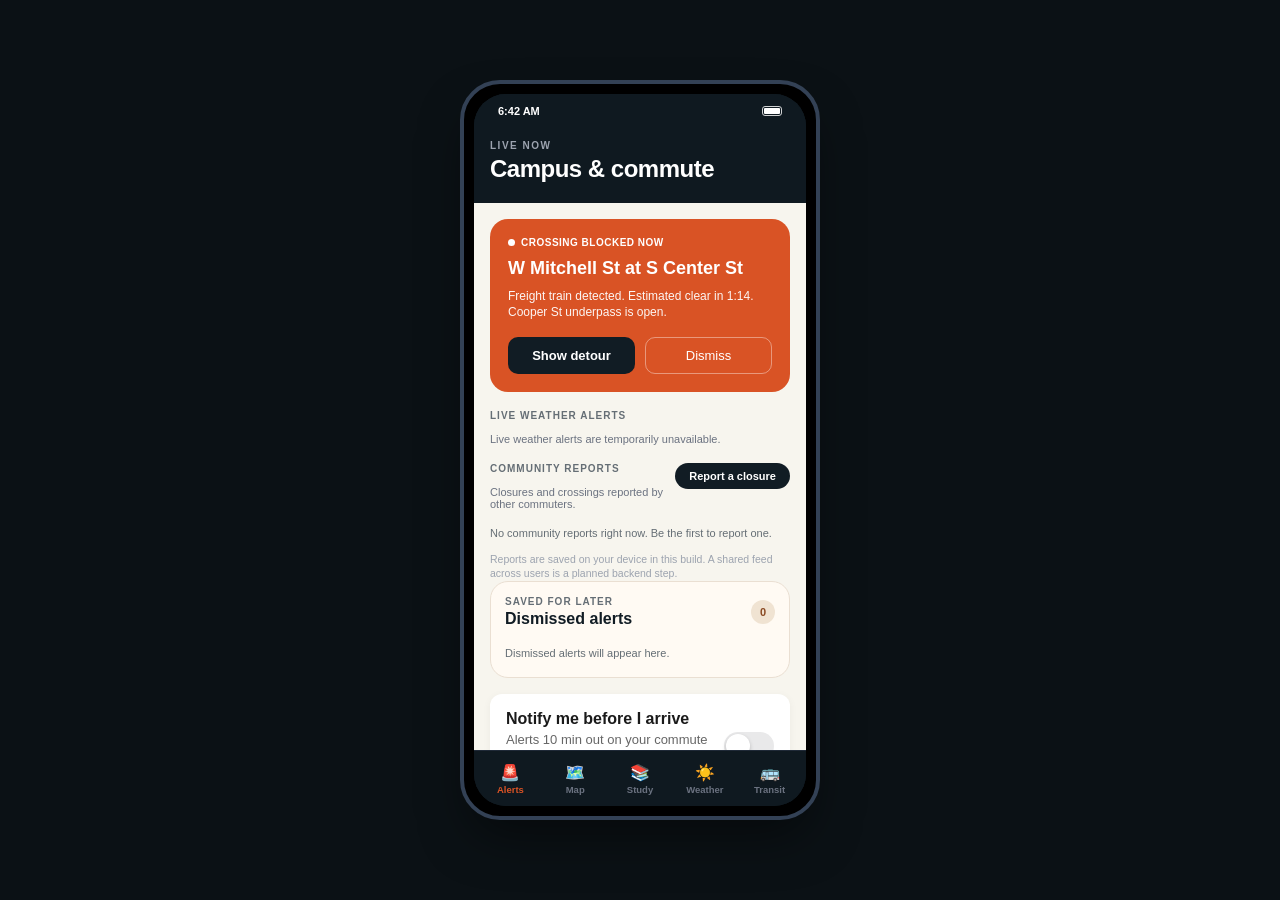
==== commit f043c0b5: "Interactive map, Fahrenheit weather, crowdsourced closure reports" ====
--- a/demo/index.html
+++ b/demo/index.html
@@ -4,6 +4,8 @@
     <meta charset="UTF-8">
     <meta name="viewport" content="width=device-width, initial-scale=1.0">
     <title>MavPulse — UTA Campus & Commute</title>
+    <!-- Leaflet (vendored locally, no CDN dependency) -->
+    <link rel="stylesheet" href="vendor/leaflet/leaflet.css">
     <!-- External stylesheet -->
     <link rel="stylesheet" href="style.css">
 </head>
@@ -44,6 +46,32 @@
                             <div id="nws-alert-list" class="nws-alert-list"></div>
                         </section>
 
+                        <section class="reports-section" aria-labelledby="reports-title">
+                            <div class="reports-header">
+                                <div>
+                                    <div class="section-divider" id="reports-title">Community reports</div>
+                                    <div class="reports-subtitle">Closures and crossings reported by other commuters.</div>
+                                </div>
+                                <button class="report-toggle-btn" id="report-toggle-btn" type="button" aria-expanded="false">Report a closure</button>
+                            </div>
+                            <form class="report-form" id="report-form" hidden>
+                                <label class="report-field">
+                                    <span>Where?</span>
+                                    <input type="text" id="report-location" maxlength="80" placeholder="e.g. W Mitchell St at S Center St" autocomplete="off">
+                                </label>
+                                <label class="report-field">
+                                    <span>What's happening? (optional)</span>
+                                    <input type="text" id="report-note" maxlength="120" placeholder="e.g. Train blocking the crossing" autocomplete="off">
+                                </label>
+                                <div class="report-form-actions">
+                                    <button type="submit" class="report-submit-btn">Post report</button>
+                                    <span class="report-error" id="report-error" aria-live="polite"></span>
+                                </div>
+                            </form>
+                            <div id="report-list" class="report-list"></div>
+                            <div class="reports-note">Reports are saved on your device in this build. A shared feed across users is a planned backend step.</div>
+                        </section>
+
                         <section class="dismissed-alerts" aria-labelledby="dismissed-alerts-title">
                             <div class="dismissed-alerts-header">
                                 <div>
@@ -97,31 +125,10 @@
                         <button class="filter-chip active" type="button" data-layer="closures" aria-pressed="true">Closures</button>
                     </div>
                     <div class="map-canvas">
-                        <div class="map-stage" id="map-stage">
-                            <div class="map-road-h"></div>
-                            <div class="map-road-v"></div>
-                            <div class="map-building-1"></div>
-                            <div class="map-building-2"></div>
-                            <div class="map-building-3"></div>
-                            <div class="map-building-4"></div>
-                            <button class="marker orange" type="button" data-layer="closures" data-title="W Mitchell St crossing" data-detail="Freight train crossing detected. Expected to clear in 1:14." style="top: 30%; left: 16%;" aria-label="W Mitchell Street crossing closure"></button>
-                            <button class="marker orange" type="button" data-layer="closures" data-title="Cooper St underpass" data-detail="Open route. Use this underpass while the main crossing is blocked." style="top: 40%; left: 33%;" aria-label="Cooper Street underpass"></button>
-                            <button class="marker orange" type="button" data-layer="closures" data-title="Library Walkway" data-detail="Temporarily closed for cleaning. Use the east entrance until 9:30 AM." style="top: 20%; left: 68%;" aria-label="Library Walkway closure"></button>
-                            <button class="marker dark" type="button" data-layer="parking" data-title="Maverick Garage" data-detail="6 spaces open. Central campus is a 3 minute walk away." style="top: 34%; left: 52%;" aria-label="Maverick Garage parking"></button>
-                            <button class="marker dark" type="button" data-layer="parking" data-title="Lot 49" data-detail="178 spaces open. Best current option, with an 11 minute walk to campus core." style="top: 70%; left: 76%;" aria-label="Lot 49 parking"></button>
-                            <button class="marker dark" type="button" data-layer="shuttles" data-title="Campus Loop stop" data-detail="Route B arriving in 14 minutes. Wet-weather headways are active." style="top: 55%; left: 74%;" aria-label="Campus Loop shuttle stop"></button>
-                            <button class="marker dark" type="button" data-layer="shuttles" data-title="Central Library stop" data-detail="Route A arriving in 6 minutes. Boarding zone is beside the north entrance." style="top: 78%; left: 38%;" aria-label="Central Library shuttle stop"></button>
-                            <button class="marker train" type="button" data-layer="trains" data-title="UTA rail crossing" data-detail="Next freight movement expected at 8:20 AM. Allow extra travel time." style="top: 65%; left: 22%;" aria-label="UTA rail crossing"></button>
-                            <button class="marker train" type="button" data-layer="trains" data-title="West rail signal" data-detail="Rail traffic moving slowly. Crossing status is expected to normalize in 18 minutes." style="top: 12%; left: 43%;" aria-label="West rail signal"></button>
-                        </div>
-                        <div class="map-zoom-controls" aria-label="Map zoom controls">
-                            <button type="button" id="map-zoom-in" aria-label="Zoom in">+</button>
-                            <button type="button" id="map-zoom-out" aria-label="Zoom out">−</button>
-                            <button type="button" id="map-zoom-reset" aria-label="Reset map view">Reset</button>
-                        </div>
+                        <div id="leaflet-map"></div>
                     </div>
                     <div class="map-footer-text" id="map-footer-text">
-                        Tap a marker for live detail. 2 markers shown with your current layers.
+                        Tap a marker for detail. Toggle layers with the chips above.
                     </div>
                     <div class="map-detail-card" id="map-detail-card" aria-live="polite">
                         <div class="map-detail-label">Selected location</div>
@@ -129,8 +136,10 @@
                         <p>Choose a colored dot to see live campus information.</p>
                     </div>
                     <div class="map-legend">
-                        <div><span class="legend-dot orange"></span> Active closure</div>
-                        <div><span class="legend-dot dark"></span> Parking or shuttle</div>
+                        <div><span class="legend-dot closures"></span> Closure</div>
+                        <div><span class="legend-dot trains"></span> Train crossing</div>
+                        <div><span class="legend-dot parking"></span> Parking</div>
+                        <div><span class="legend-dot shuttles"></span> Shuttle</div>
                     </div>
                 </div>
 
@@ -374,6 +383,8 @@
         </div>
     </div>
 
+    <!-- Leaflet library (vendored locally) -->
+    <script src="vendor/leaflet/leaflet.js"></script>
     <!-- External JavaScript -->
     <script src="script.js"></script>
 </body>
--- a/demo/vendor/leaflet/leaflet.css
+++ b/demo/vendor/leaflet/leaflet.css
@@ -0,0 +1,661 @@
+/* required styles */
+
+.leaflet-pane,
+.leaflet-tile,
+.leaflet-marker-icon,
+.leaflet-marker-shadow,
+.leaflet-tile-container,
+.leaflet-pane > svg,
+.leaflet-pane > canvas,
+.leaflet-zoom-box,
+.leaflet-image-layer,
+.leaflet-layer {
+	position: absolute;
+	left: 0;
+	top: 0;
+	}
+.leaflet-container {
+	overflow: hidden;
+	}
+.leaflet-tile,
+.leaflet-marker-icon,
+.leaflet-marker-shadow {
+	-webkit-user-select: none;
+	   -moz-user-select: none;
+	        user-select: none;
+	  -webkit-user-drag: none;
+	}
+/* Prevents IE11 from highlighting tiles in blue */
+.leaflet-tile::selection {
+	background: transparent;
+}
+/* Safari renders non-retina tile on retina better with this, but Chrome is worse */
+.leaflet-safari .leaflet-tile {
+	image-rendering: -webkit-optimize-contrast;
+	}
+/* hack that prevents hw layers "stretching" when loading new tiles */
+.leaflet-safari .leaflet-tile-container {
+	width: 1600px;
+	height: 1600px;
+	-webkit-transform-origin: 0 0;
+	}
+.leaflet-marker-icon,
+.leaflet-marker-shadow {
+	display: block;
+	}
+/* .leaflet-container svg: reset svg max-width decleration shipped in Joomla! (joomla.org) 3.x */
+/* .leaflet-container img: map is broken in FF if you have max-width: 100% on tiles */
+.leaflet-container .leaflet-overlay-pane svg {
+	max-width: none !important;
+	max-height: none !important;
+	}
+.leaflet-container .leaflet-marker-pane img,
+.leaflet-container .leaflet-shadow-pane img,
+.leaflet-container .leaflet-tile-pane img,
+.leaflet-container img.leaflet-image-layer,
+.leaflet-container .leaflet-tile {
+	max-width: none !important;
+	max-height: none !important;
+	width: auto;
+	padding: 0;
+	}
+
+.leaflet-container img.leaflet-tile {
+	/* See: https://bugs.chromium.org/p/chromium/issues/detail?id=600120 */
+	mix-blend-mode: plus-lighter;
+}
+
+.leaflet-container.leaflet-touch-zoom {
+	-ms-touch-action: pan-x pan-y;
+	touch-action: pan-x pan-y;
+	}
+.leaflet-container.leaflet-touch-drag {
+	-ms-touch-action: pinch-zoom;
+	/* Fallback for FF which doesn't support pinch-zoom */
+	touch-action: none;
+	touch-action: pinch-zoom;
+}
+.leaflet-container.leaflet-touch-drag.leaflet-touch-zoom {
+	-ms-touch-action: none;
+	touch-action: none;
+}
+.leaflet-container {
+	-webkit-tap-highlight-color: transparent;
+}
+.leaflet-container a {
+	-webkit-tap-highlight-color: rgba(51, 181, 229, 0.4);
+}
+.leaflet-tile {
+	filter: inherit;
+	visibility: hidden;
+	}
+.leaflet-tile-loaded {
+	visibility: inherit;
+	}
+.leaflet-zoom-box {
+	width: 0;
+	height: 0;
+	-moz-box-sizing: border-box;
+	     box-sizing: border-box;
+	z-index: 800;
+	}
+/* workaround for https://bugzilla.mozilla.org/show_bug.cgi?id=888319 */
+.leaflet-overlay-pane svg {
+	-moz-user-select: none;
+	}
+
+.leaflet-pane         { z-index: 400; }
+
+.leaflet-tile-pane    { z-index: 200; }
+.leaflet-overlay-pane { z-index: 400; }
+.leaflet-shadow-pane  { z-index: 500; }
+.leaflet-marker-pane  { z-index: 600; }
+.leaflet-tooltip-pane   { z-index: 650; }
+.leaflet-popup-pane   { z-index: 700; }
+
+.leaflet-map-pane canvas { z-index: 100; }
+.leaflet-map-pane svg    { z-index: 200; }
+
+.leaflet-vml-shape {
+	width: 1px;
+	height: 1px;
+	}
+.lvml {
+	behavior: url(#default#VML);
+	display: inline-block;
+	position: absolute;
+	}
+
+
+/* control positioning */
+
+.leaflet-control {
+	position: relative;
+	z-index: 800;
+	pointer-events: visiblePainted; /* IE 9-10 doesn't have auto */
+	pointer-events: auto;
+	}
+.leaflet-top,
+.leaflet-bottom {
+	position: absolute;
+	z-index: 1000;
+	pointer-events: none;
+	}
+.leaflet-top {
+	top: 0;
+	}
+.leaflet-right {
+	right: 0;
+	}
+.leaflet-bottom {
+	bottom: 0;
+	}
+.leaflet-left {
+	left: 0;
+	}
+.leaflet-control {
+	float: left;
+	clear: both;
+	}
+.leaflet-right .leaflet-control {
+	float: right;
+	}
+.leaflet-top .leaflet-control {
+	margin-top: 10px;
+	}
+.leaflet-bottom .leaflet-control {
+	margin-bottom: 10px;
+	}
+.leaflet-left .leaflet-control {
+	margin-left: 10px;
+	}
+.leaflet-right .leaflet-control {
+	margin-right: 10px;
+	}
+
+
+/* zoom and fade animations */
+
+.leaflet-fade-anim .leaflet-popup {
+	opacity: 0;
+	-webkit-transition: opacity 0.2s linear;
+	   -moz-transition: opacity 0.2s linear;
+	        transition: opacity 0.2s linear;
+	}
+.leaflet-fade-anim .leaflet-map-pane .leaflet-popup {
+	opacity: 1;
+	}
+.leaflet-zoom-animated {
+	-webkit-transform-origin: 0 0;
+	    -ms-transform-origin: 0 0;
+	        transform-origin: 0 0;
+	}
+svg.leaflet-zoom-animated {
+	will-change: transform;
+}
+
+.leaflet-zoom-anim .leaflet-zoom-animated {
+	-webkit-transition: -webkit-transform 0.25s cubic-bezier(0,0,0.25,1);
+	   -moz-transition:    -moz-transform 0.25s cubic-bezier(0,0,0.25,1);
+	        transition:         transform 0.25s cubic-bezier(0,0,0.25,1);
+	}
+.leaflet-zoom-anim .leaflet-tile,
+.leaflet-pan-anim .leaflet-tile {
+	-webkit-transition: none;
+	   -moz-transition: none;
+	        transition: none;
+	}
+
+.leaflet-zoom-anim .leaflet-zoom-hide {
+	visibility: hidden;
+	}
+
+
+/* cursors */
+
+.leaflet-interactive {
+	cursor: pointer;
+	}
+.leaflet-grab {
+	cursor: -webkit-grab;
+	cursor:    -moz-grab;
+	cursor:         grab;
+	}
+.leaflet-crosshair,
+.leaflet-crosshair .leaflet-interactive {
+	cursor: crosshair;
+	}
+.leaflet-popup-pane,
+.leaflet-control {
+	cursor: auto;
+	}
+.leaflet-dragging .leaflet-grab,
+.leaflet-dragging .leaflet-grab .leaflet-interactive,
+.leaflet-dragging .leaflet-marker-draggable {
+	cursor: move;
+	cursor: -webkit-grabbing;
+	cursor:    -moz-grabbing;
+	cursor:         grabbing;
+	}
+
+/* marker & overlays interactivity */
+.leaflet-marker-icon,
+.leaflet-marker-shadow,
+.leaflet-image-layer,
+.leaflet-pane > svg path,
+.leaflet-tile-container {
+	pointer-events: none;
+	}
+
+.leaflet-marker-icon.leaflet-interactive,
+.leaflet-image-layer.leaflet-interactive,
+.leaflet-pane > svg path.leaflet-interactive,
+svg.leaflet-image-layer.leaflet-interactive path {
+	pointer-events: visiblePainted; /* IE 9-10 doesn't have auto */
+	pointer-events: auto;
+	}
+
+/* visual tweaks */
+
+.leaflet-container {
+	background: #ddd;
+	outline-offset: 1px;
+	}
+.leaflet-container a {
+	color: #0078A8;
+	}
+.leaflet-zoom-box {
+	border: 2px dotted #38f;
+	background: rgba(255,255,255,0.5);
+	}
+
+
+/* general typography */
+.leaflet-container {
+	font-family: "Helvetica Neue", Arial, Helvetica, sans-serif;
+	font-size: 12px;
+	font-size: 0.75rem;
+	line-height: 1.5;
+	}
+
+
+/* general toolbar styles */
+
+.leaflet-bar {
+	box-shadow: 0 1px 5px rgba(0,0,0,0.65);
+	border-radius: 4px;
+	}
+.leaflet-bar a {
+	background-color: #fff;
+	border-bottom: 1px solid #ccc;
+	width: 26px;
+	height: 26px;
+	line-height: 26px;
+	display: block;
+	text-align: center;
+	text-decoration: none;
+	color: black;
+	}
+.leaflet-bar a,
+.leaflet-control-layers-toggle {
+	background-position: 50% 50%;
+	background-repeat: no-repeat;
+	display: block;
+	}
+.leaflet-bar a:hover,
+.leaflet-bar a:focus {
+	background-color: #f4f4f4;
+	}
+.leaflet-bar a:first-child {
+	border-top-left-radius: 4px;
+	border-top-right-radius: 4px;
+	}
+.leaflet-bar a:last-child {
+	border-bottom-left-radius: 4px;
+	border-bottom-right-radius: 4px;
+	border-bottom: none;
+	}
+.leaflet-bar a.leaflet-disabled {
+	cursor: default;
+	background-color: #f4f4f4;
+	color: #bbb;
+	}
+
+.leaflet-touch .leaflet-bar a {
+	width: 30px;
+	height: 30px;
+	line-height: 30px;
+	}
+.leaflet-touch .leaflet-bar a:first-child {
+	border-top-left-radius: 2px;
+	border-top-right-radius: 2px;
+	}
+.leaflet-touch .leaflet-bar a:last-child {
+	border-bottom-left-radius: 2px;
+	border-bottom-right-radius: 2px;
+	}
+
+/* zoom control */
+
+.leaflet-control-zoom-in,
+.leaflet-control-zoom-out {
+	font: bold 18px 'Lucida Console', Monaco, monospace;
+	text-indent: 1px;
+	}
+
+.leaflet-touch .leaflet-control-zoom-in, .leaflet-touch .leaflet-control-zoom-out  {
+	font-size: 22px;
+	}
+
+
+/* layers control */
+
+.leaflet-control-layers {
+	box-shadow: 0 1px 5px rgba(0,0,0,0.4);
+	background: #fff;
+	border-radius: 5px;
+	}
+.leaflet-control-layers-toggle {
+	background-image: url(images/layers.png);
+	width: 36px;
+	height: 36px;
+	}
+.leaflet-retina .leaflet-control-layers-toggle {
+	background-image: url(images/layers-2x.png);
+	background-size: 26px 26px;
+	}
+.leaflet-touch .leaflet-control-layers-toggle {
+	width: 44px;
+	height: 44px;
+	}
+.leaflet-control-layers .leaflet-control-layers-list,
+.leaflet-control-layers-expanded .leaflet-control-layers-toggle {
+	display: none;
+	}
+.leaflet-control-layers-expanded .leaflet-control-layers-list {
+	display: block;
+	position: relative;
+	}
+.leaflet-control-layers-expanded {
+	padding: 6px 10px 6px 6px;
+	color: #333;
+	background: #fff;
+	}
+.leaflet-control-layers-scrollbar {
+	overflow-y: scroll;
+	overflow-x: hidden;
+	padding-right: 5px;
+	}
+.leaflet-control-layers-selector {
+	margin-top: 2px;
+	position: relative;
+	top: 1px;
+	}
+.leaflet-control-layers label {
+	display: block;
+	font-size: 13px;
+	font-size: 1.08333em;
+	}
+.leaflet-control-layers-separator {
+	height: 0;
+	border-top: 1px solid #ddd;
+	margin: 5px -10px 5px -6px;
+	}
+
+/* Default icon URLs */
+.leaflet-default-icon-path { /* used only in path-guessing heuristic, see L.Icon.Default */
+	background-image: url(images/marker-icon.png);
+	}
+
+
+/* attribution and scale controls */
+
+.leaflet-container .leaflet-control-attribution {
+	background: #fff;
+	background: rgba(255, 255, 255, 0.8);
+	margin: 0;
+	}
+.leaflet-control-attribution,
+.leaflet-control-scale-line {
+	padding: 0 5px;
+	color: #333;
+	line-height: 1.4;
+	}
+.leaflet-control-attribution a {
+	text-decoration: none;
+	}
+.leaflet-control-attribution a:hover,
+.leaflet-control-attribution a:focus {
+	text-decoration: underline;
+	}
+.leaflet-attribution-flag {
+	display: inline !important;
+	vertical-align: baseline !important;
+	width: 1em;
+	height: 0.6669em;
+	}
+.leaflet-left .leaflet-control-scale {
+	margin-left: 5px;
+	}
+.leaflet-bottom .leaflet-control-scale {
+	margin-bottom: 5px;
+	}
+.leaflet-control-scale-line {
+	border: 2px solid #777;
+	border-top: none;
+	line-height: 1.1;
+	padding: 2px 5px 1px;
+	white-space: nowrap;
+	-moz-box-sizing: border-box;
+	     box-sizing: border-box;
+	background: rgba(255, 255, 255, 0.8);
+	text-shadow: 1px 1px #fff;
+	}
+.leaflet-control-scale-line:not(:first-child) {
+	border-top: 2px solid #777;
+	border-bottom: none;
+	margin-top: -2px;
+	}
+.leaflet-control-scale-line:not(:first-child):not(:last-child) {
+	border-bottom: 2px solid #777;
+	}
+
+.leaflet-touch .leaflet-control-attribution,
+.leaflet-touch .leaflet-control-layers,
+.leaflet-touch .leaflet-bar {
+	box-shadow: none;
+	}
+.leaflet-touch .leaflet-control-layers,
+.leaflet-touch .leaflet-bar {
+	border: 2px solid rgba(0,0,0,0.2);
+	background-clip: padding-box;
+	}
+
+
+/* popup */
+
+.leaflet-popup {
+	position: absolute;
+	text-align: center;
+	margin-bottom: 20px;
+	}
+.leaflet-popup-content-wrapper {
+	padding: 1px;
+	text-align: left;
+	border-radius: 12px;
+	}
+.leaflet-popup-content {
+	margin: 13px 24px 13px 20px;
+	line-height: 1.3;
+	font-size: 13px;
+	font-size: 1.08333em;
+	min-height: 1px;
+	}
+.leaflet-popup-content p {
+	margin: 17px 0;
+	margin: 1.3em 0;
+	}
+.leaflet-popup-tip-container {
+	width: 40px;
+	height: 20px;
+	position: absolute;
+	left: 50%;
+	margin-top: -1px;
+	margin-left: -20px;
+	overflow: hidden;
+	pointer-events: none;
+	}
+.leaflet-popup-tip {
+	width: 17px;
+	height: 17px;
+	padding: 1px;
+
+	margin: -10px auto 0;
+	pointer-events: auto;
+
+	-webkit-transform: rotate(45deg);
+	   -moz-transform: rotate(45deg);
+	    -ms-transform: rotate(45deg);
+	        transform: rotate(45deg);
+	}
+.leaflet-popup-content-wrapper,
+.leaflet-popup-tip {
+	background: white;
+	color: #333;
+	box-shadow: 0 3px 14px rgba(0,0,0,0.4);
+	}
+.leaflet-container a.leaflet-popup-close-button {
+	position: absolute;
+	top: 0;
+	right: 0;
+	border: none;
+	text-align: center;
+	width: 24px;
+	height: 24px;
+	font: 16px/24px Tahoma, Verdana, sans-serif;
+	color: #757575;
+	text-decoration: none;
+	background: transparent;
+	}
+.leaflet-container a.leaflet-popup-close-button:hover,
+.leaflet-container a.leaflet-popup-close-button:focus {
+	color: #585858;
+	}
+.leaflet-popup-scrolled {
+	overflow: auto;
+	}
+
+.leaflet-oldie .leaflet-popup-content-wrapper {
+	-ms-zoom: 1;
+	}
+.leaflet-oldie .leaflet-popup-tip {
+	width: 24px;
+	margin: 0 auto;
+
+	-ms-filter: "progid:DXImageTransform.Microsoft.Matrix(M11=0.70710678, M12=0.70710678, M21=-0.70710678, M22=0.70710678)";
+	filter: progid:DXImageTransform.Microsoft.Matrix(M11=0.70710678, M12=0.70710678, M21=-0.70710678, M22=0.70710678);
+	}
+
+.leaflet-oldie .leaflet-control-zoom,
+.leaflet-oldie .leaflet-control-layers,
+.leaflet-oldie .leaflet-popup-content-wrapper,
+.leaflet-oldie .leaflet-popup-tip {
+	border: 1px solid #999;
+	}
+
+
+/* div icon */
+
+.leaflet-div-icon {
+	background: #fff;
+	border: 1px solid #666;
+	}
+
+
+/* Tooltip */
+/* Base styles for the element that has a tooltip */
+.leaflet-tooltip {
+	position: absolute;
+	padding: 6px;
+	background-color: #fff;
+	border: 1px solid #fff;
+	border-radius: 3px;
+	color: #222;
+	white-space: nowrap;
+	-webkit-user-select: none;
+	-moz-user-select: none;
+	-ms-user-select: none;
+	user-select: none;
+	pointer-events: none;
+	box-shadow: 0 1px 3px rgba(0,0,0,0.4);
+	}
+.leaflet-tooltip.leaflet-interactive {
+	cursor: pointer;
+	pointer-events: auto;
+	}
+.leaflet-tooltip-top:before,
+.leaflet-tooltip-bottom:before,
+.leaflet-tooltip-left:before,
+.leaflet-tooltip-right:before {
+	position: absolute;
+	pointer-events: none;
+	border: 6px solid transparent;
+	background: transparent;
+	content: "";
+	}
+
+/* Directions */
+
+.leaflet-tooltip-bottom {
+	margin-top: 6px;
+}
+.leaflet-tooltip-top {
+	margin-top: -6px;
+}
+.leaflet-tooltip-bottom:before,
+.leaflet-tooltip-top:before {
+	left: 50%;
+	margin-left: -6px;
+	}
+.leaflet-tooltip-top:before {
+	bottom: 0;
+	margin-bottom: -12px;
+	border-top-color: #fff;
+	}
+.leaflet-tooltip-bottom:before {
+	top: 0;
+	margin-top: -12px;
+	margin-left: -6px;
+	border-bottom-color: #fff;
+	}
+.leaflet-tooltip-left {
+	margin-left: -6px;
+}
+.leaflet-tooltip-right {
+	margin-left: 6px;
+}
+.leaflet-tooltip-left:before,
+.leaflet-tooltip-right:before {
+	top: 50%;
+	margin-top: -6px;
+	}
+.leaflet-tooltip-left:before {
+	right: 0;
+	margin-right: -12px;
+	border-left-color: #fff;
+	}
+.leaflet-tooltip-right:before {
+	left: 0;
+	margin-left: -12px;
+	border-right-color: #fff;
+	}
+
+/* Printing */
+
+@media print {
+	/* Prevent printers from removing background-images of controls. */
+	.leaflet-control {
+		-webkit-print-color-adjust: exact;
+		print-color-adjust: exact;
+		}
+	}
--- a/demo/style.css
+++ b/demo/style.css
@@ -386,6 +386,78 @@
 }
 .nws-alert-list .nws-alert-card + .nws-alert-card { margin-top: 10px; }
 
+/* Crowdsourced closure reports */
+.reports-section { margin-top: 18px; }
+.reports-header {
+    display: flex;
+    align-items: flex-start;
+    justify-content: space-between;
+    gap: 10px;
+}
+.reports-subtitle { font-size: 11px; color: #6b7280; margin-bottom: 8px; }
+.report-toggle-btn {
+    flex-shrink: 0;
+    background-color: var(--bg-dark-body);
+    color: #ffffff;
+    border: none;
+    padding: 7px 14px;
+    border-radius: 999px;
+    font-size: 11px;
+    font-weight: 700;
+    cursor: pointer;
+}
+.report-form {
+    background: #ffffff;
+    border: 1px solid var(--color-border);
+    border-radius: 14px;
+    padding: 12px;
+    margin: 4px 0 10px;
+}
+.report-field { display: block; margin-bottom: 10px; }
+.report-field span { display: block; font-size: 11px; font-weight: 700; color: var(--color-text-dark); margin-bottom: 4px; }
+.report-field input {
+    width: 100%;
+    box-sizing: border-box;
+    padding: 9px 10px;
+    border: 1px solid #d1d5db;
+    border-radius: 9px;
+    font-size: 13px;
+}
+.report-form-actions { display: flex; align-items: center; gap: 10px; }
+.report-submit-btn {
+    background-color: var(--color-orange-alert);
+    color: #ffffff;
+    border: none;
+    padding: 8px 16px;
+    border-radius: 9px;
+    font-size: 12px;
+    font-weight: 700;
+    cursor: pointer;
+}
+.report-error { font-size: 11px; color: #b91c1c; }
+.report-card {
+    background: #ffffff;
+    border: 1px solid var(--color-border);
+    border-left: 4px solid #2563eb;
+    border-radius: 12px;
+    padding: 12px;
+}
+.report-list .report-card + .report-card { margin-top: 10px; }
+.report-card h4 { font-size: 14px; font-weight: 700; margin-bottom: 2px; }
+.report-card p { font-size: 11.5px; color: #4b5563; line-height: 1.4; }
+.report-clear-btn {
+    display: block;
+    margin-left: auto;
+    margin-top: 8px;
+    background: none;
+    border: none;
+    color: #6b7280;
+    font-size: 11px;
+    cursor: pointer;
+    text-decoration: underline;
+}
+.reports-note { font-size: 10.5px; color: #9ca3af; margin-top: 8px; line-height: 1.4; }
+
 .filter-bar {
     display: flex;
     gap: 8px;
@@ -418,56 +490,26 @@
 }
 .filter-chip:not(.active) { background-color: #ffffff; color: var(--color-text-dark); border-color: var(--color-border); }
 .map-canvas {
-    height: 280px;
-    background-color: #e0ded6;
+    height: 300px;
     margin: 0 16px;
     border-radius: 16px;
     position: relative;
     border: 1px solid #d1d5db;
     overflow: hidden;
-    cursor: grab;
-}
-.map-canvas.is-dragging { cursor: grabbing; }
-.map-stage {
-    position: absolute;
-    inset: -12%;
-    width: 124%;
-    height: 124%;
-    transform-origin: center;
-    transition: transform 0.2s ease-out;
-}
-.map-canvas.is-dragging .map-stage { transition: none; }
-.map-canvas::after {
-    content: "";
-    position: absolute;
-    inset: 0;
-    border-radius: 16px;
-    background: linear-gradient(135deg, rgba(255,255,255,0.25), transparent 45%);
-    pointer-events: none;
-}
-.map-road-h { position: absolute; top: 35%; left: 0; width: 100%; height: 26px; background-color: #edf0e9; }
-.map-road-v { position: absolute; top: 0; left: 32%; width: 26px; height: 100%; background-color: #edf0e9; }
-.map-building-1 { position: absolute; top: 15px; left: 15px; width: 70px; height: 55px; background-color: #cbcaa7; border-radius: 6px; }
-.map-building-2 { position: absolute; bottom: 35px; right: 25px; width: 100px; height: 65px; background-color: #cbcaa7; border-radius: 6px; }
-.map-building-3 { position: absolute; top: 62%; left: 12%; width: 75px; height: 42px; background-color: #bcb995; border-radius: 6px; }
-.map-building-4 { position: absolute; top: 12%; right: 12%; width: 55px; height: 78px; background-color: #bcb995; border-radius: 6px; }
-.marker {
-    position: absolute;
-    z-index: 2;
-    width: 18px;
-    height: 18px;
-    padding: 0;
+}
+#leaflet-map {
+    width: 100%;
+    height: 100%;
+}
+/* Custom Leaflet divIcon markers, colored per layer */
+.mp-map-marker span {
+    display: block;
+    width: 16px;
+    height: 16px;
     border-radius: 50%;
     border: 2px solid #ffffff;
-    cursor: pointer;
-    box-shadow: 0 2px 5px rgba(17, 28, 36, 0.3);
-    transition: transform 0.2s ease, opacity 0.2s ease;
-}
-.marker:hover, .marker:focus-visible, .marker.selected { transform: scale(1.35); outline: none; }
-.marker[hidden] { display: none; }
-.marker.orange { background-color: var(--color-orange-alert); }
-.marker.dark { background-color: var(--bg-dark-body); }
-.marker.train { background-color: #2563eb; }
+    box-shadow: 0 2px 5px rgba(17, 28, 36, 0.35);
+}
 .map-footer-text { padding: 16px; font-size: 12px; color: var(--color-text-muted); line-height: 1.4; }
 .map-detail-card {
     margin: 0 16px 16px;
@@ -486,30 +528,6 @@
 }
 .map-detail-card h3 { color: var(--color-text-dark); font-size: 15px; margin: 4px 0; }
 .map-detail-card p { color: var(--color-text-muted); font-size: 11px; line-height: 1.4; }
-.map-zoom-controls {
-    position: absolute;
-    z-index: 4;
-    right: 10px;
-    bottom: 10px;
-    display: flex;
-    flex-direction: column;
-    gap: 5px;
-}
-.map-zoom-controls button {
-    min-width: 30px;
-    min-height: 30px;
-    border: 1px solid rgba(17, 28, 36, 0.15);
-    border-radius: 8px;
-    background: rgba(255, 255, 255, 0.92);
-    color: var(--color-text-dark);
-    font-size: 18px;
-    font-weight: 800;
-    cursor: pointer;
-    box-shadow: 0 2px 6px rgba(17, 28, 36, 0.12);
-}
-.map-zoom-controls button:last-child { font-size: 9px; padding: 0 6px; }
-.map-zoom-controls button:hover,
-.map-zoom-controls button:focus-visible { background: #000; color: #fff; outline: none; }
 .map-legend {
     display: flex;
     flex-wrap: wrap;
@@ -528,8 +546,10 @@
     height: 9px;
     border-radius: 50%;
 }
-.legend-dot.orange { background-color: var(--color-orange-alert); }
-.legend-dot.dark { background-color: var(--bg-dark-body); }
+.legend-dot.closures { background-color: #ea580c; }
+.legend-dot.trains { background-color: #b45309; }
+.legend-dot.parking { background-color: #1f2937; }
+.legend-dot.shuttles { background-color: #2563eb; }
 
 .study-card {
     background-color: #ffffff;
